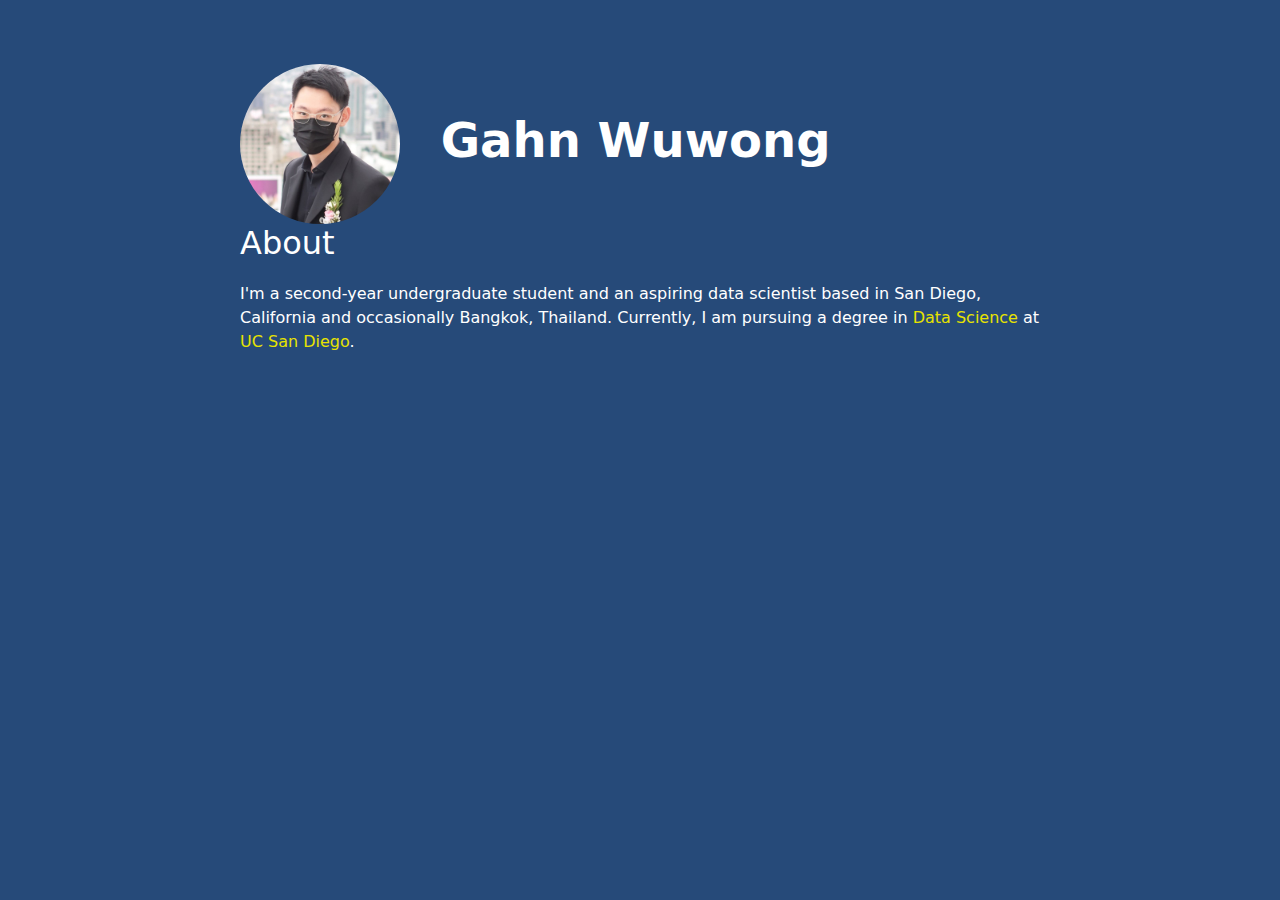
==== index.html @ 2cf2d4c8 "Added Head & About section" ====
<!DOCTYPE html>

<html lang="en">

<head>
    <meta charset="UTF-8">
    <meta name="viewport" content="width=device-width, initial-scale=1.0">
    <meta http-equiv="X-UA-Compatible" content="ie=edge">
    <title>Gahn Wuwong - Personal Website</title>
    <link rel="stylesheet" href="style.css">
</head>

<body>

    <div id="container">
        <h1 class="global-title">
            <a href="https:/gahnxd.github.io" class="href"><img style="vertical-align:middle" src="profile_img.jpg"
                    alt="" class="profile"></a>
            <b>Gahn Wuwong</b>
        </h1>

        <h2 id="about">About</h2>
        <p>I'm a second-year undergraduate student and an aspiring data scientist based in San Diego,
            California and occasionally Bangkok, Thailand. Currently, I am pursuing a degree in <a
                href="https://datascience.ucsd.edu" class="href"> Data Science </a> at
            <a href="https://www.ucsd.edu" class="href">UC San
                Diego</a>.
        </p>
    </div>

    <script src="index.js"></script>
</body>

</html>
---- style.css ----
@import url('https://fonts.googleapis.com/css2?family=Poppins:wght@300;400;500;600;700&display=swap');

*{
    margin: 0;
    padding: 0;
    box-sizing: border-box;
    /* font-family: 'Poppins', sans-serif; */
}

body{
    background: #264a79;
    color: #ffffff;
    font-family: system-ui,Helvetica,Arial,sans-serif
}

#container {
    width: 90%;
    max-width: 800px;
    margin: 4rem auto
}

h1{
    font-weight: 800;
    font-size: 3rem;
}

h2 {
    font-weight: 300;
    font-size: 2rem;
}

.profile {
    width: 10rem;
    height: 10rem;
    border-radius: 5rem;
    margin-right: 1.5rem;
}

p {
    font-size: 1rem;
    line-height: 150%;
    margin: 1.25rem 0;
    font-weight: 250;
}

a {
    color: rgb(231, 227, 0);
    text-decoration: none
}

a:hover,a:active {
    color: rgb(248, 246, 137);
    text-decoration: underline
}
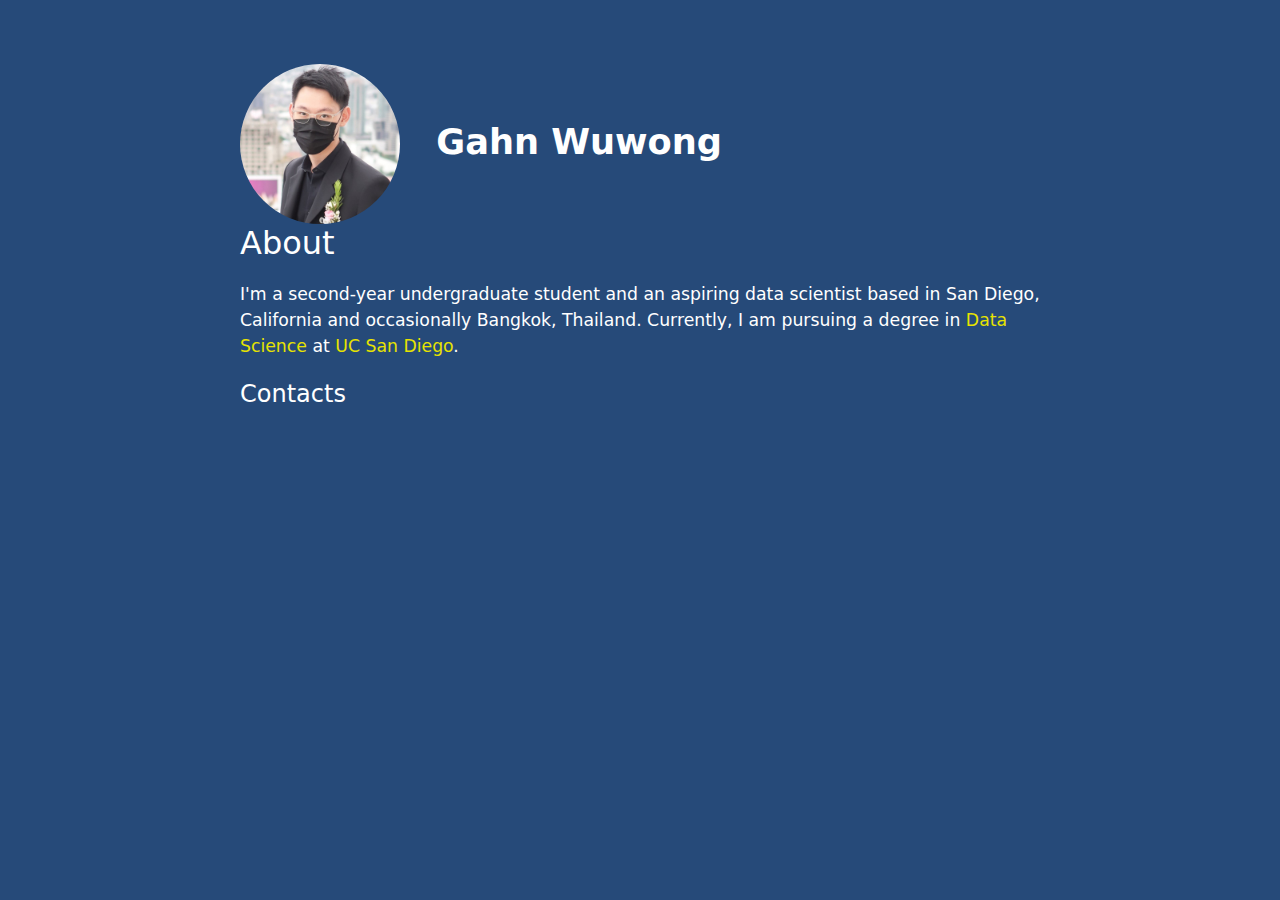
==== commit c5312ea4: "Updated index.html" ====
--- a/index.html
+++ b/index.html
@@ -26,6 +26,11 @@
             <a href="https://www.ucsd.edu" class="href">UC San
                 Diego</a>.
         </p>
+
+        <h3 id="contacts">Contacts</h3>
+
+
+
     </div>
 
     <script src="index.js"></script>
--- a/style.css
+++ b/style.css
@@ -21,12 +21,17 @@
 
 h1{
     font-weight: 800;
-    font-size: 3rem;
+    font-size: 220%;
 }
 
 h2 {
     font-weight: 300;
     font-size: 2rem;
+}
+
+h3 {
+    font-weight: 300;
+    font-size: 1.5rem;
 }
 
 .profile {
@@ -37,7 +42,7 @@
 }
 
 p {
-    font-size: 1rem;
+    font-size: 1.08rem;
     line-height: 150%;
     margin: 1.25rem 0;
     font-weight: 250;
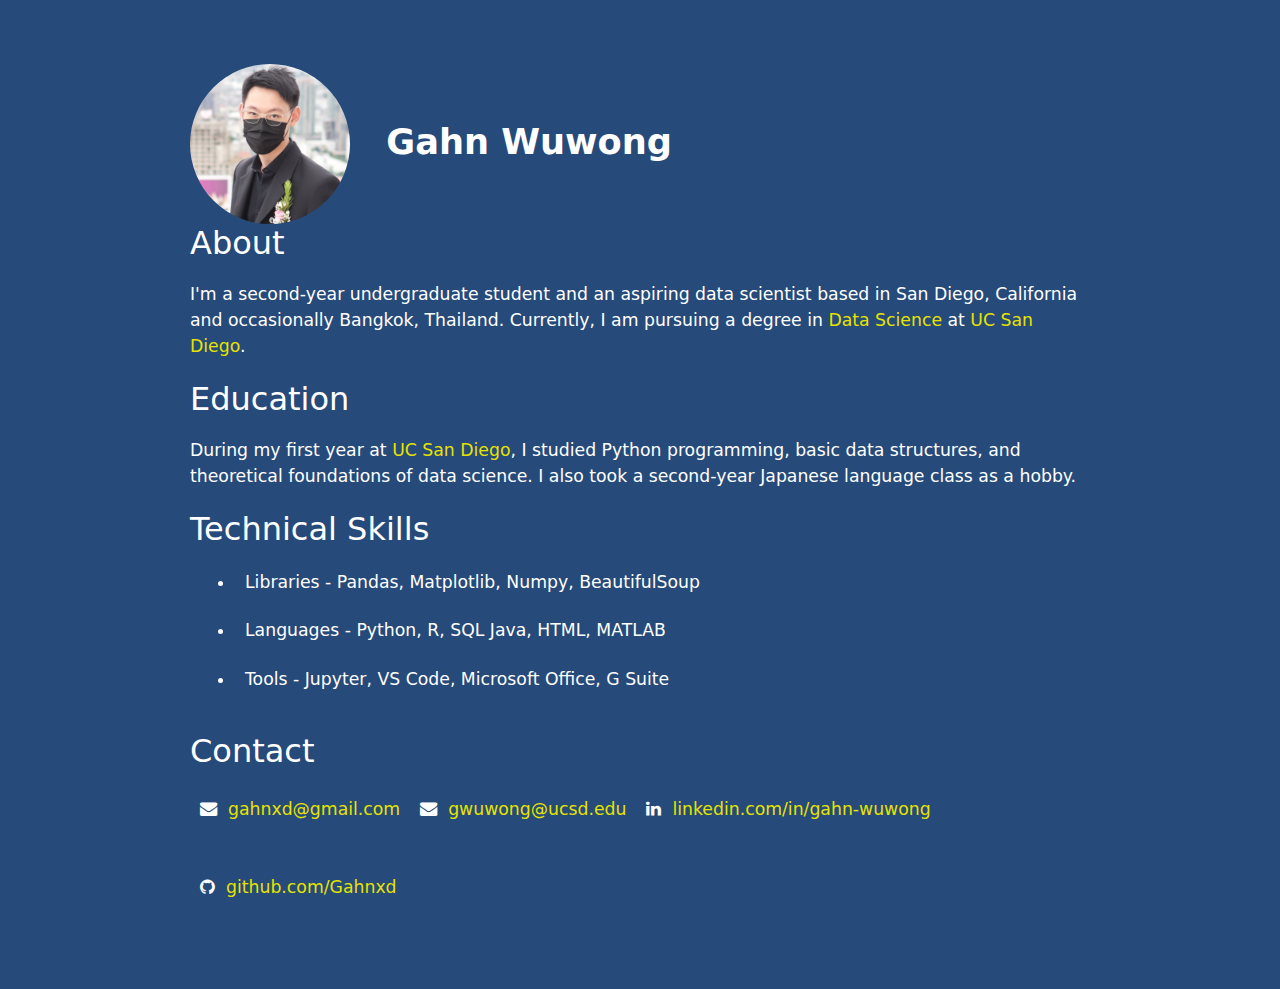
==== commit 3843f48d: "Updated index.html and style.css" ====
--- a/index.html
+++ b/index.html
@@ -8,6 +8,7 @@
     <meta http-equiv="X-UA-Compatible" content="ie=edge">
     <title>Gahn Wuwong - Personal Website</title>
     <link rel="stylesheet" href="style.css">
+    <link rel="stylesheet" href="https://cdnjs.cloudflare.com/ajax/libs/font-awesome/4.7.0/css/font-awesome.min.css">
 </head>
 
 <body>
@@ -27,10 +28,35 @@
                 Diego</a>.
         </p>
 
-        <h3 id="contacts">Contacts</h3>
+        <h2>Education</h2>
+        <p>During my first year at <a href="https://www.ucsd.edu" class="href">UC San Diego</a>, I studied Python
+            programming, basic data structures, and theoretical foundations of data science. I also took a second-year
+            Japanese language class as a hobby.
+        </p>
 
+        <h2>Technical Skills</h2>
+        <ul class="skills">
+            <li>Libraries - Pandas, Matplotlib, Numpy, BeautifulSoup</li>
+            <li>Languages - Python, R, SQL Java, HTML, MATLAB</li>
+            <li>Tools - Jupyter, VS Code, Microsoft Office, G Suite</li>
+            <!-- <li>Others - Unity</li> -->
+        </ul>
 
-
+        <h2>Contact</h2>
+        <ul class="contacts">
+            <li class="contacts"><i class="fa fa-envelope"></i>&nbsp;
+                <a>gahnxd@gmail.com</a>
+            </li>
+            <li class="contacts"><i class="fa fa-envelope"></i>&nbsp;
+                <a>gwuwong@ucsd.edu</a>
+            </li>
+            <li class="contacts"><i class="fa fa-linkedin"></i>&nbsp;
+                <a href="https://www.linkedin.com/in/gahn-wuwong">linkedin.com/in/gahn-wuwong</a>
+            </li>
+            <li class="contacts"><i class="fa fa-github"></i>&nbsp;
+                <a href="https://github.com/Gahnxd">github.com/Gahnxd</a>
+            </li>
+        </ul>
     </div>
 
     <script src="index.js"></script>
--- a/style.css
+++ b/style.css
@@ -15,7 +15,7 @@
 
 #container {
     width: 90%;
-    max-width: 800px;
+    max-width: 900px;
     margin: 4rem auto
 }
 
@@ -34,11 +34,45 @@
     font-size: 1.5rem;
 }
 
+h3.education{
+    padding-left: 50px;
+}
+
 .profile {
     width: 10rem;
     height: 10rem;
     border-radius: 5rem;
     margin-right: 1.5rem;
+}
+
+ul {
+    padding: 5mm;
+    overflow: hidden;
+}
+
+ul.contacts{
+    margin: 0;
+    padding: 0;
+    text-align: center;
+    list-style-type: none;
+}
+
+ul.skills{
+    padding-top: 0;
+    padding-left: 45px;
+}
+
+
+li {
+    font-size: 1.08rem;
+    line-height: 50%;
+    margin: 1.25rem 0;
+    font-weight: 250;
+    padding: 10px
+}
+
+li.contacts{
+    float: left;
 }
 
 p {
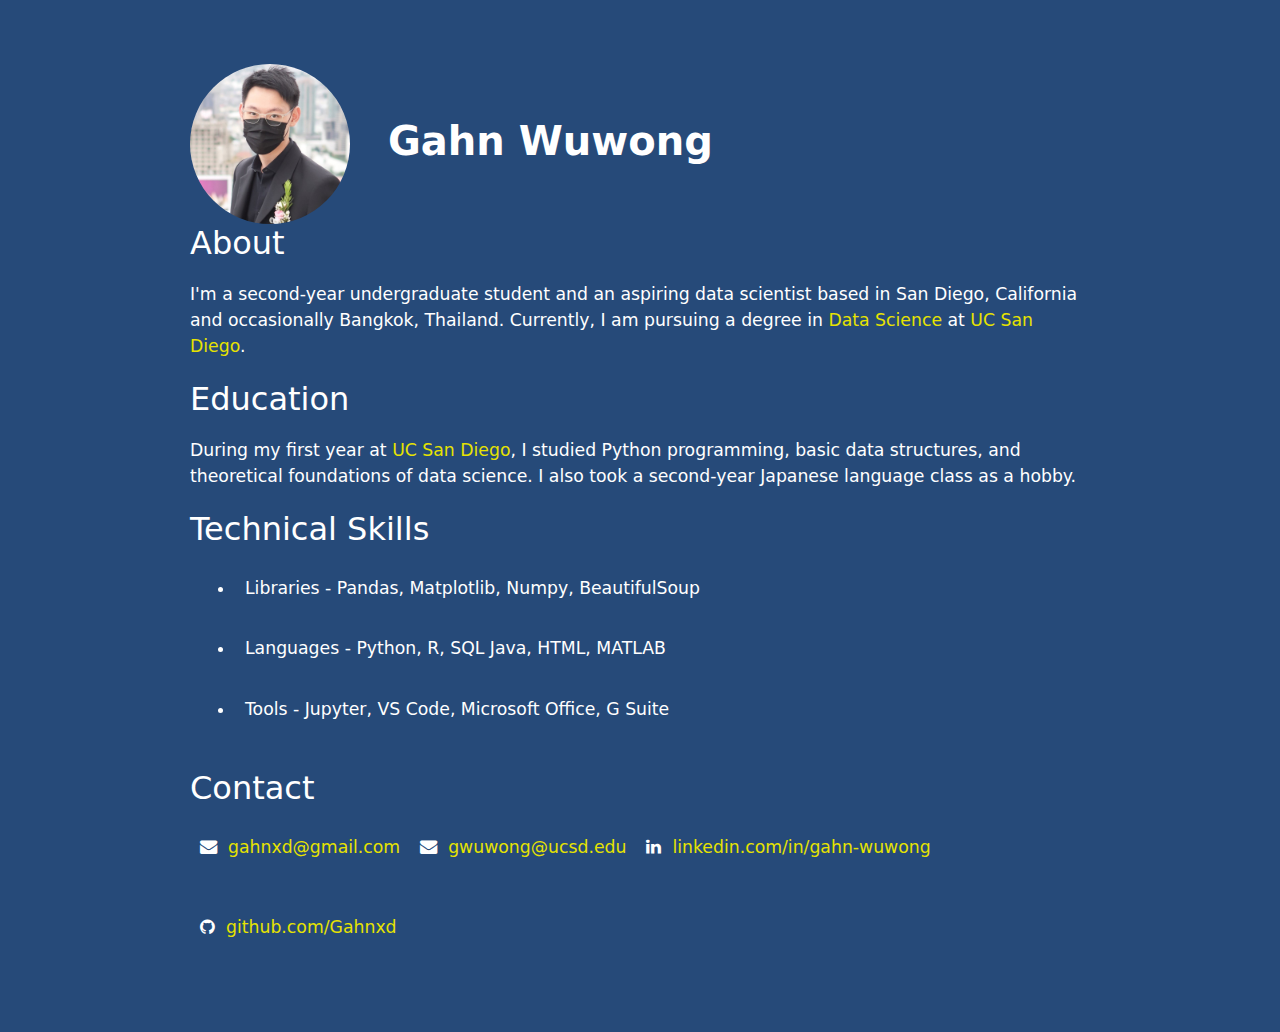
==== commit 8bf43a5c: "Updated index.html and style.css" ====
--- a/index.html
+++ b/index.html
@@ -4,7 +4,7 @@
 
 <head>
     <meta charset="UTF-8">
-    <meta name="viewport" content="width=device-width, initial-scale=1.0">
+    <meta name="viewport" content="width=device-width, initial-scale=1.0, maximum-scale=1.0, user-scalable=no">
     <meta http-equiv="X-UA-Compatible" content="ie=edge">
     <title>Gahn Wuwong - Personal Website</title>
     <link rel="stylesheet" href="style.css">
@@ -17,7 +17,7 @@
         <h1 class="global-title">
             <a href="https:/gahnxd.github.io" class="href"><img style="vertical-align:middle" src="profile_img.jpg"
                     alt="" class="profile"></a>
-            <b>Gahn Wuwong</b>
+            Gahn Wuwong
         </h1>
 
         <h2 id="about">About</h2>
@@ -29,8 +29,10 @@
         </p>
 
         <h2>Education</h2>
-        <p>During my first year at <a href="https://www.ucsd.edu" class="href">UC San Diego</a>, I studied Python
-            programming, basic data structures, and theoretical foundations of data science. I also took a second-year
+        <p>During my first year at <a href="https://www.ucsd.edu" class="href">UC San Diego</a>, I studied
+            Python
+            programming, basic data structures, and theoretical foundations of data science. I also took a
+            second-year
             Japanese language class as a hobby.
         </p>
 
--- a/style.css
+++ b/style.css
@@ -20,8 +20,9 @@
 }
 
 h1{
-    font-weight: 800;
-    font-size: 220%;
+    font-weight: 700;
+    font-size: 250%;
+    /* line-height: 1; */
 }
 
 h2 {
@@ -65,7 +66,7 @@
 
 li {
     font-size: 1.08rem;
-    line-height: 50%;
+    line-height: 120%;
     margin: 1.25rem 0;
     font-weight: 250;
     padding: 10px
@@ -90,4 +91,11 @@
 a:hover,a:active {
     color: rgb(248, 246, 137);
     text-decoration: underline
+}
+
+.bg{
+    width: 100%;
+    height: 100%;
+    overflow: scroll;
+    -webkit-overflow-scrolling: touch;
 }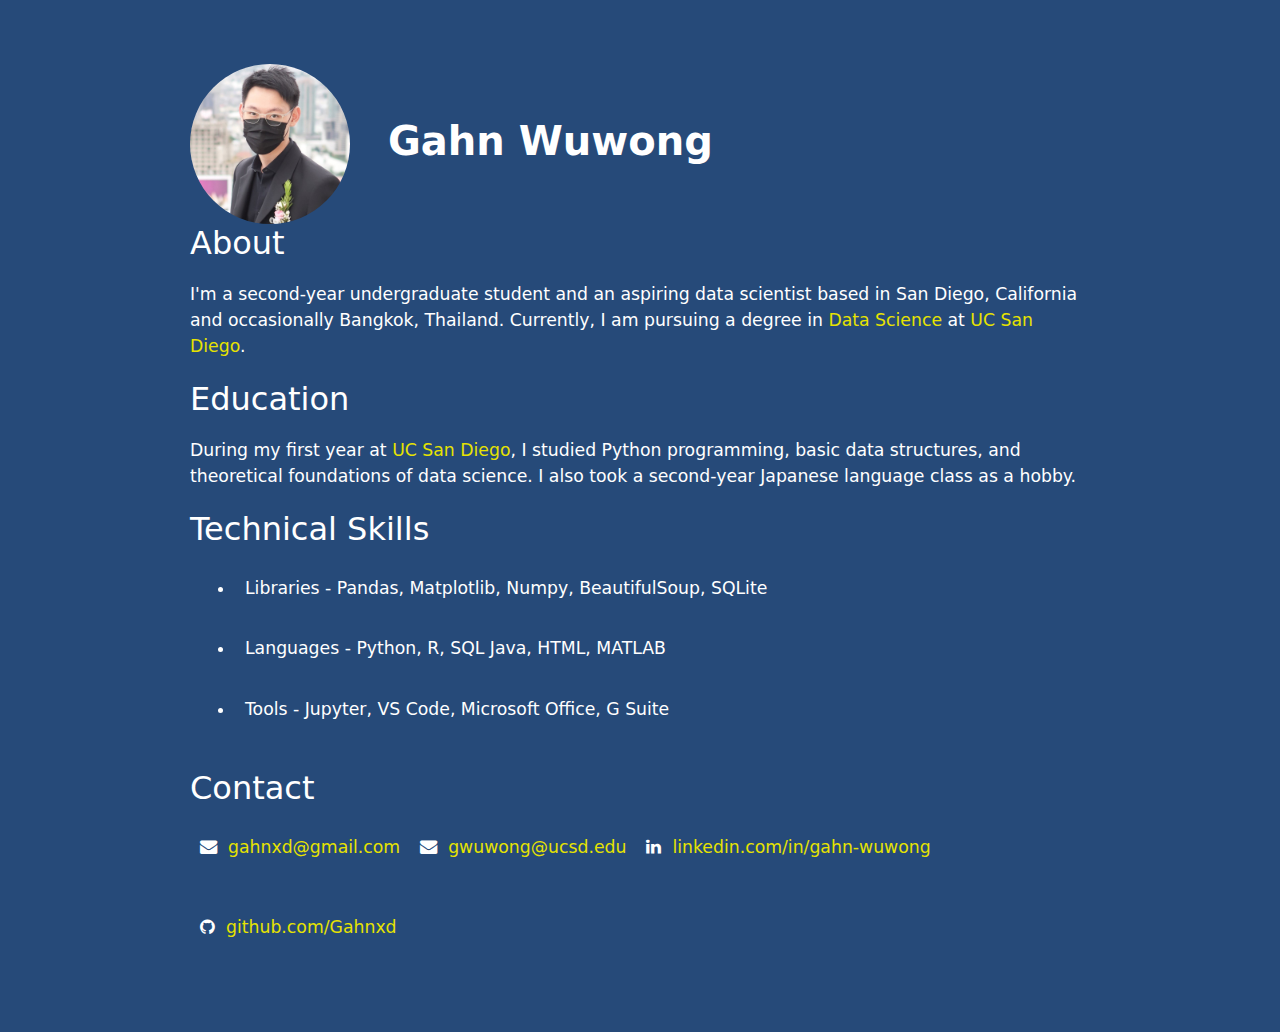
==== commit bf4a235c: "Updated index.html" ====
--- a/index.html
+++ b/index.html
@@ -38,7 +38,7 @@
 
         <h2>Technical Skills</h2>
         <ul class="skills">
-            <li>Libraries - Pandas, Matplotlib, Numpy, BeautifulSoup</li>
+            <li>Libraries - Pandas, Matplotlib, Numpy, BeautifulSoup, SQLite</li>
             <li>Languages - Python, R, SQL Java, HTML, MATLAB</li>
             <li>Tools - Jupyter, VS Code, Microsoft Office, G Suite</li>
             <!-- <li>Others - Unity</li> -->
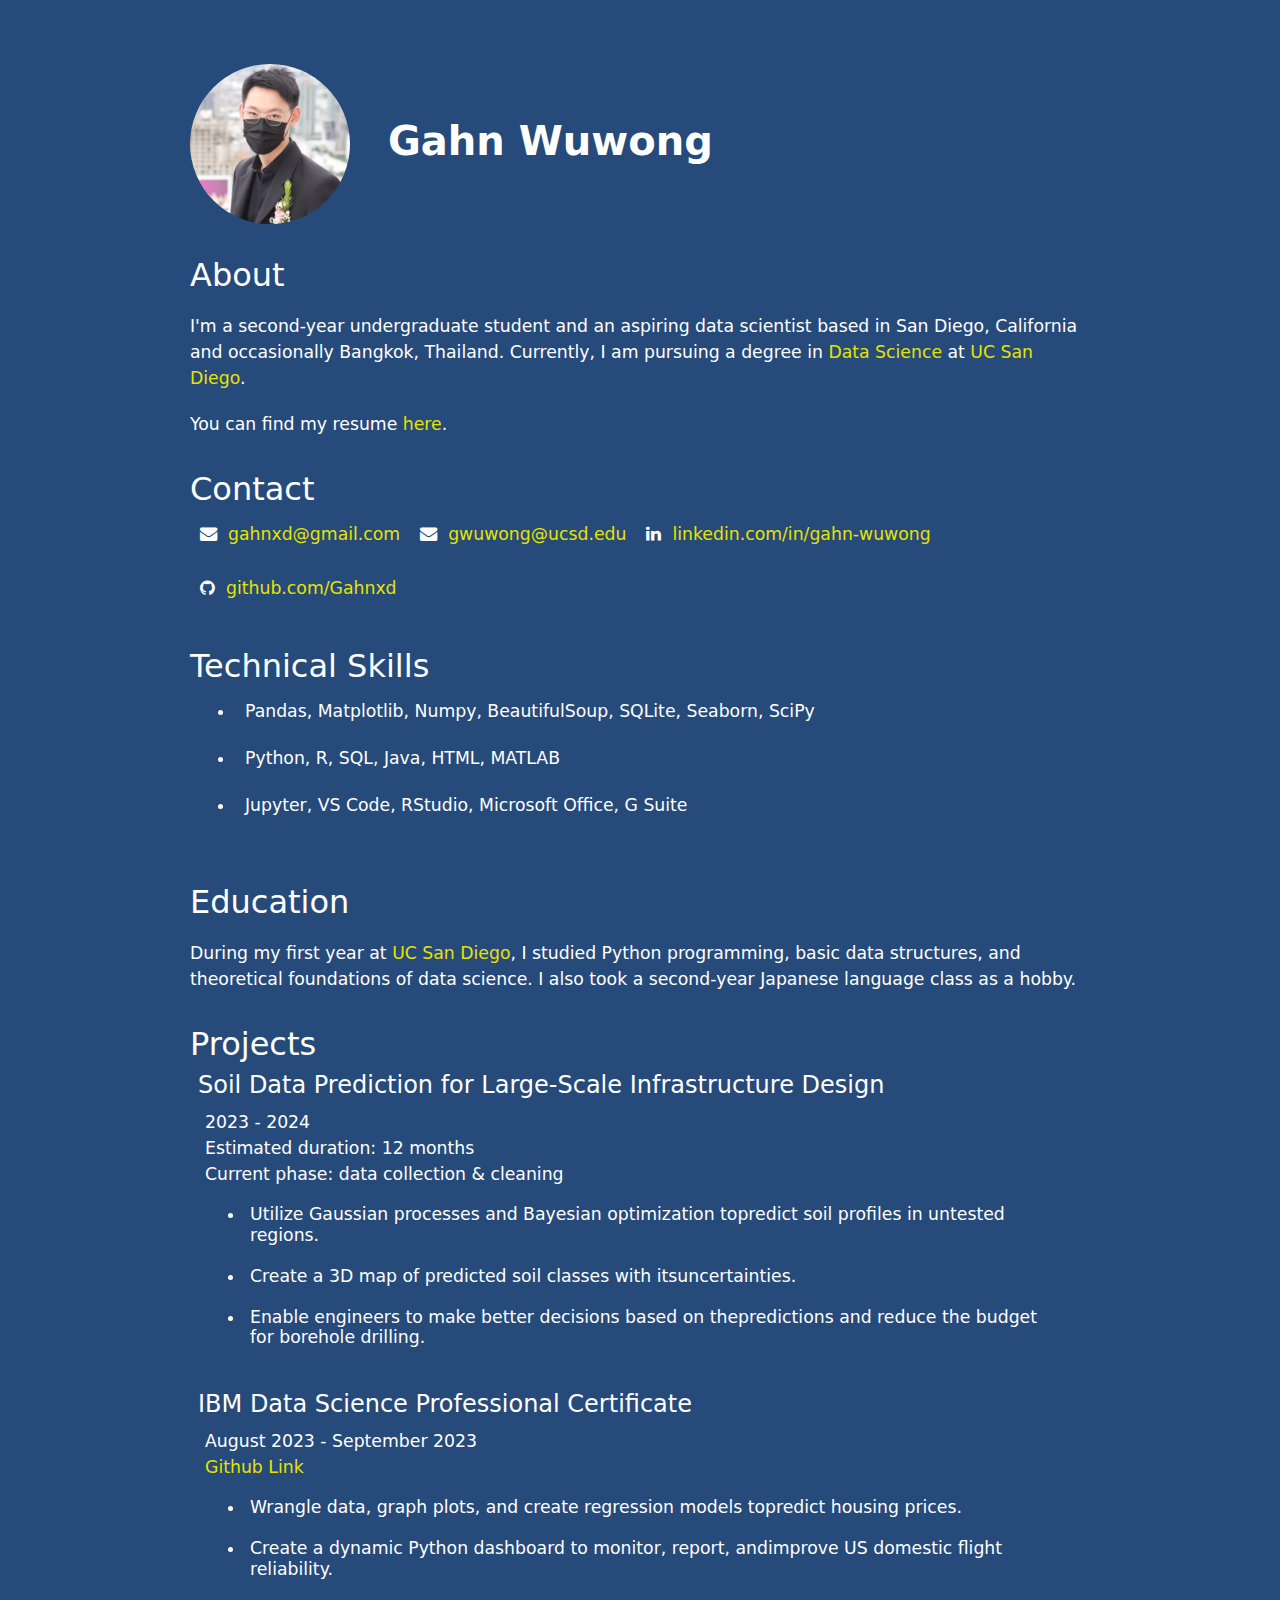
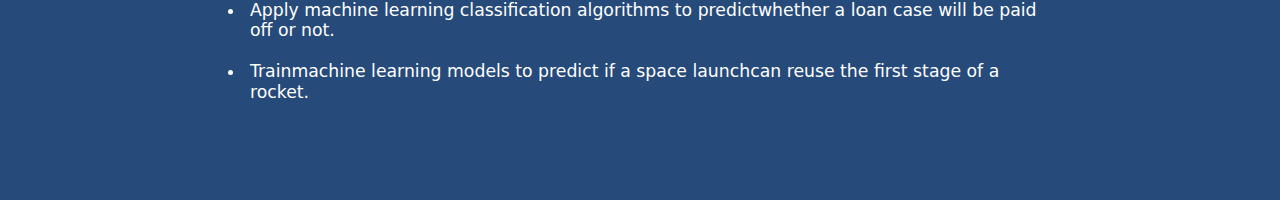
==== commit 8cebb49d: "Updated index.html & style.css" ====
--- a/index.html
+++ b/index.html
@@ -6,7 +6,7 @@
     <meta charset="UTF-8">
     <meta name="viewport" content="width=device-width, initial-scale=1.0, maximum-scale=1.0, user-scalable=no">
     <meta http-equiv="X-UA-Compatible" content="ie=edge">
-    <title>Gahn Wuwong - Personal Website</title>
+    <title>Gahn Wuwong's Personal Website</title>
     <link rel="stylesheet" href="style.css">
     <link rel="stylesheet" href="https://cdnjs.cloudflare.com/ajax/libs/font-awesome/4.7.0/css/font-awesome.min.css">
 </head>
@@ -27,22 +27,7 @@
             <a href="https://www.ucsd.edu" class="href">UC San
                 Diego</a>.
         </p>
-
-        <h2>Education</h2>
-        <p>During my first year at <a href="https://www.ucsd.edu" class="href">UC San Diego</a>, I studied
-            Python
-            programming, basic data structures, and theoretical foundations of data science. I also took a
-            second-year
-            Japanese language class as a hobby.
-        </p>
-
-        <h2>Technical Skills</h2>
-        <ul class="skills">
-            <li>Libraries - Pandas, Matplotlib, Numpy, BeautifulSoup, SQLite</li>
-            <li>Languages - Python, R, SQL Java, HTML, MATLAB</li>
-            <li>Tools - Jupyter, VS Code, Microsoft Office, G Suite</li>
-            <!-- <li>Others - Unity</li> -->
-        </ul>
+        <p>You can find my resume <a href="Gahn_Resume7.pdf">here</a>.</p>
 
         <h2>Contact</h2>
         <ul class="contacts">
@@ -59,6 +44,53 @@
                 <a href="https://github.com/Gahnxd">github.com/Gahnxd</a>
             </li>
         </ul>
+
+        <h2>Technical Skills</h2>
+        <ul class="skills">
+            <li>Pandas, Matplotlib, Numpy, BeautifulSoup, SQLite, Seaborn, SciPy</li>
+            <li>Python, R, SQL, Java, HTML, MATLAB</li>
+            <li>Jupyter, VS Code, RStudio, Microsoft Office, G Suite</li>
+            <!-- <li>Others - Unity</li> -->
+        </ul>
+
+        <h2>Education</h2>
+        <p>During my first year at <a href="https://www.ucsd.edu" class="href">UC San Diego</a>, I studied
+            Python programming, basic data structures, and theoretical foundations of data science. I also took a
+            second-year Japanese language class as a hobby.
+        </p>
+
+        <h2>Projects</h2>
+        <h3>Soil Data Prediction for Large-Scale Infrastructure Design</h3>
+        <ul class="proj-intro">
+            <li class="proj-intro">2023 - 2024</li>
+            <li class="proj-intro">Estimated duration: 12 months</li>
+            <li class="proj-intro">Current phase: data collection & cleaning</li>
+        </ul>
+        <ul class="proj-main">
+            <li class="proj-main">Utilize Gaussian processes and Bayesian optimization topredict soil profiles in
+                untested regions.</li>
+            <li class="proj-main">Create a 3D map of predicted soil classes with itsuncertainties.</li>
+            <li class="proj-main">Enable engineers to make better decisions based on thepredictions and reduce the
+                budget for borehole drilling.</li>
+        </ul>
+
+        <h3>IBM Data Science Professional Certificate</h3>
+        <ul class="proj-intro">
+            <li class="proj-intro">August 2023 - September 2023</li>
+            <li class="proj-intro"><a href="https://github.com/Gahnxd/IBM-Data-Science-Professional-Certificate">Github
+                    Link</a>
+            </li>
+        </ul>
+        <ul class="proj-main">
+            <li class="proj-main">Wrangle data, graph plots, and create regression models topredict housing prices.
+            </li>
+            <li class="proj-main">Create a dynamic Python dashboard to monitor, report, andimprove US domestic
+                flight reliability.</li>
+            <li class="proj-main">Apply machine learning classification algorithms to predictwhether a loan case
+                will be paid off or not.</li>
+            <li class="proj-main">Trainmachine learning models to predict if a space launchcan reuse the first stage
+                of a rocket.</li>
+        </ul>
     </div>
 
     <script src="index.js"></script>
--- a/style.css
+++ b/style.css
@@ -26,17 +26,15 @@
 }
 
 h2 {
-    font-weight: 300;
+    font-weight: 500;
     font-size: 2rem;
-}
+    margin-top: 2rem;
+    margin-bottom: 0cm;}
 
 h3 {
-    font-weight: 300;
+    font-weight: 370;
     font-size: 1.5rem;
-}
-
-h3.education{
-    padding-left: 50px;
+    margin: 0.5rem;
 }
 
 .profile {
@@ -63,17 +61,38 @@
     padding-left: 45px;
 }
 
+ul.proj-intro{
+    margin: 0;
+    padding: 0;
+    list-style-type: none;
+    padding-left: 10px;
+}
+
+ul.proj-main{
+    padding-top: 0;
+    padding-left: 45px;
+}
 
 li {
     font-size: 1.08rem;
     line-height: 120%;
-    margin: 1.25rem 0;
+    margin: 0.4rem 0;
     font-weight: 250;
     padding: 10px
 }
 
 li.contacts{
     float: left;
+}
+
+li.proj-intro{
+    margin: 5px;
+    padding: 0px;
+}
+
+li.proj-main{
+    margin: 10px;
+    padding: 5px;
 }
 
 p {
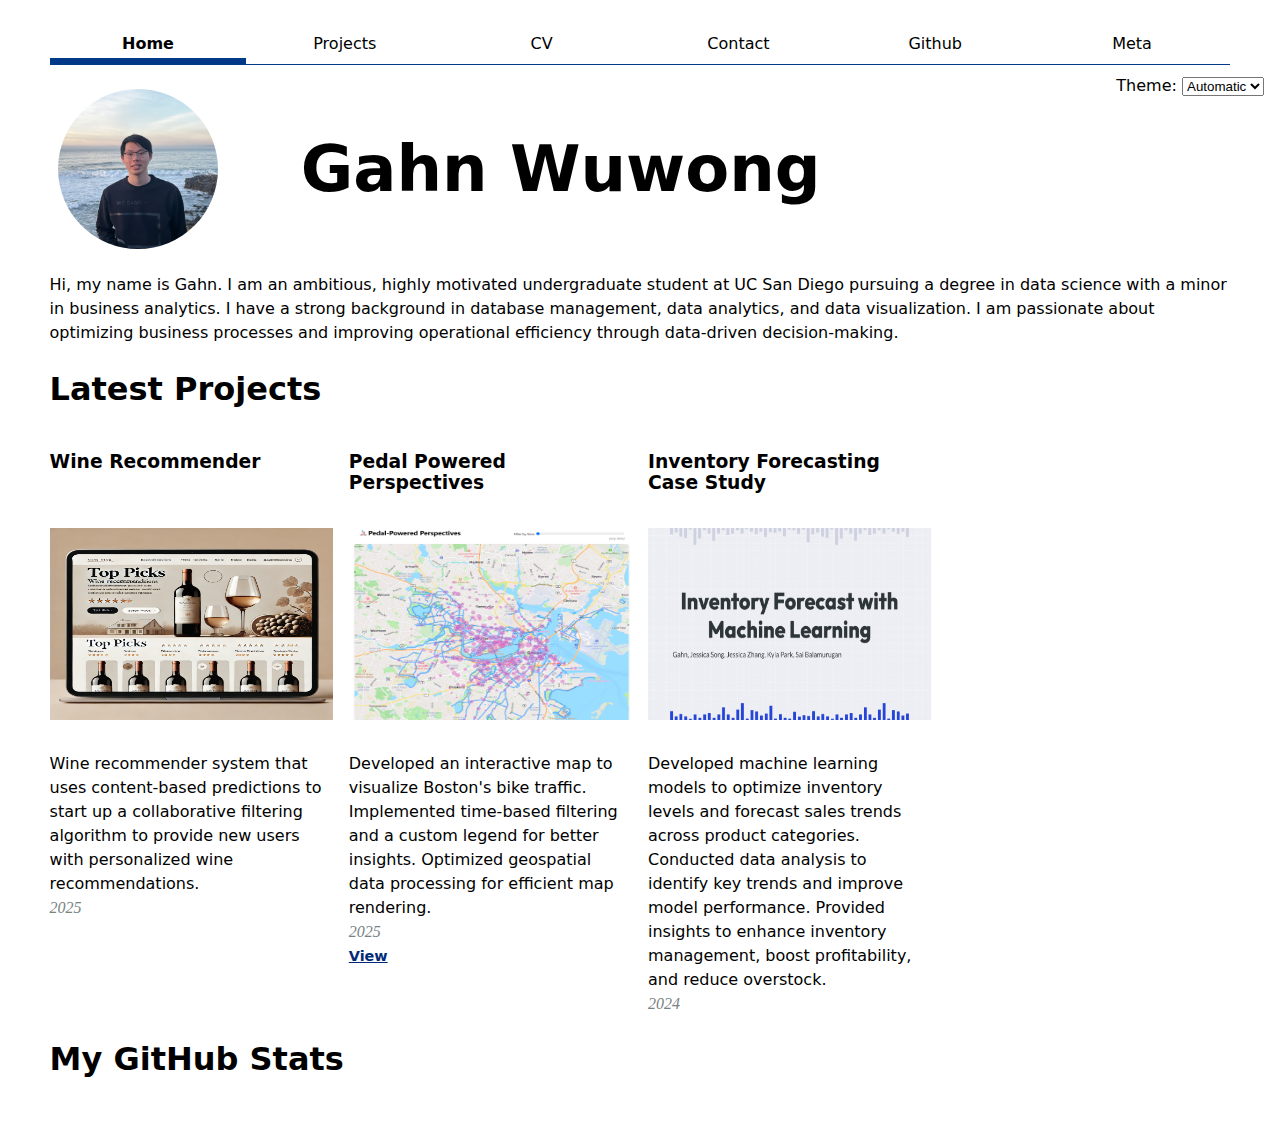
==== commit 67a0bce7: "big update" ====
--- a/index.html
+++ b/index.html
@@ -1,99 +1,33 @@
 <!DOCTYPE html>
-
-<html lang="en">
+<html lang="en" class="home">
 
 <head>
     <meta charset="UTF-8">
-    <meta name="viewport" content="width=device-width, initial-scale=1.0, maximum-scale=1.0, user-scalable=no">
-    <meta http-equiv="X-UA-Compatible" content="ie=edge">
-    <title>Gahn Wuwong's Personal Website</title>
+    <meta name="viewport" content="width=device-width, initial-scale=1.0">
+    <title>Gahn Wuwong: Personal Site and Portfolio</title>
     <link rel="stylesheet" href="style.css">
-    <link rel="stylesheet" href="https://cdnjs.cloudflare.com/ajax/libs/font-awesome/4.7.0/css/font-awesome.min.css">
+    <script src="global.js" type="module"></script>
+    <script src="index.js" type="module" defer></script>
 </head>
 
 <body>
+    <div class="title_name">
+        <img src="images/IMG_1123.JPG" alt="photo of Gahn Wuwong">
+        <h1>Gahn Wuwong</h1>
+    </div>
+    <p>Hi, my name is Gahn. I am an ambitious, highly motivated undergraduate student at UC San Diego pursuing a degree
+        in data science with a minor in business analytics. I have a strong background in database management, data analytics, 
+        and data visualization. I am passionate about optimizing business processes and improving operational efficiency 
+        through data-driven decision-making.
+    </p>
 
-    <div id="container">
-        <h1 class="global-title">
-            <a href="https:/gahnxd.github.io" class="href"><img style="vertical-align:middle" src="profile_img.jpg"
-                    alt="" class="profile"></a>
-            Gahn Wuwong
-        </h1>
+    <h2>Latest Projects</h2>
+    <div class="projects"></div>
 
-        <h2 id="about">About</h2>
-        <p>I'm a second-year undergraduate student and an aspiring data scientist based in San Diego,
-            California and occasionally Bangkok, Thailand. Currently, I am pursuing a degree in <a
-                href="https://datascience.ucsd.edu" class="href"> Data Science </a> at
-            <a href="https://www.ucsd.edu" class="href">UC San
-                Diego</a>.
-        </p>
-        <p>You can find my resume <a href="Gahn_Resume7.pdf">here</a>.</p>
-
-        <h2>Contact</h2>
-        <ul class="contacts">
-            <li class="contacts"><i class="fa fa-envelope"></i>&nbsp;
-                <a>gahnxd@gmail.com</a>
-            </li>
-            <li class="contacts"><i class="fa fa-envelope"></i>&nbsp;
-                <a>gwuwong@ucsd.edu</a>
-            </li>
-            <li class="contacts"><i class="fa fa-linkedin"></i>&nbsp;
-                <a href="https://www.linkedin.com/in/gahn-wuwong">linkedin.com/in/gahn-wuwong</a>
-            </li>
-            <li class="contacts"><i class="fa fa-github"></i>&nbsp;
-                <a href="https://github.com/Gahnxd">github.com/Gahnxd</a>
-            </li>
-        </ul>
-
-        <h2>Technical Skills</h2>
-        <ul class="skills">
-            <li>Pandas, Matplotlib, Numpy, BeautifulSoup, SQLite, Seaborn, SciPy</li>
-            <li>Python, R, SQL, Java, HTML, MATLAB</li>
-            <li>Jupyter, VS Code, RStudio, Microsoft Office, G Suite</li>
-            <!-- <li>Others - Unity</li> -->
-        </ul>
-
-        <h2>Education</h2>
-        <p>During my first year at <a href="https://www.ucsd.edu" class="href">UC San Diego</a>, I studied
-            Python programming, basic data structures, and theoretical foundations of data science. I also took a
-            second-year Japanese language class as a hobby.
-        </p>
-
-        <h2>Projects</h2>
-        <h3>Soil Data Prediction for Large-Scale Infrastructure Design</h3>
-        <ul class="proj-intro">
-            <li class="proj-intro">2023 - 2024</li>
-            <li class="proj-intro">Estimated duration: 12 months</li>
-            <li class="proj-intro">Current phase: data collection & cleaning</li>
-        </ul>
-        <ul class="proj-main">
-            <li class="proj-main">Utilize Gaussian processes and Bayesian optimization topredict soil profiles in
-                untested regions.</li>
-            <li class="proj-main">Create a 3D map of predicted soil classes with itsuncertainties.</li>
-            <li class="proj-main">Enable engineers to make better decisions based on thepredictions and reduce the
-                budget for borehole drilling.</li>
-        </ul>
-
-        <h3>IBM Data Science Professional Certificate</h3>
-        <ul class="proj-intro">
-            <li class="proj-intro">August 2023 - September 2023</li>
-            <li class="proj-intro"><a href="https://github.com/Gahnxd/IBM-Data-Science-Professional-Certificate">Github
-                    Link</a>
-            </li>
-        </ul>
-        <ul class="proj-main">
-            <li class="proj-main">Wrangle data, graph plots, and create regression models topredict housing prices.
-            </li>
-            <li class="proj-main">Create a dynamic Python dashboard to monitor, report, andimprove US domestic
-                flight reliability.</li>
-            <li class="proj-main">Apply machine learning classification algorithms to predictwhether a loan case
-                will be paid off or not.</li>
-            <li class="proj-main">Trainmachine learning models to predict if a space launchcan reuse the first stage
-                of a rocket.</li>
-        </ul>
-    </div>
-
-    <script src="index.js"></script>
+    <section>
+        <h2>My GitHub Stats</h2>
+        <div id="profile-stats"></div>
+    </section>
 </body>
 
 </html>--- a/style.css
+++ b/style.css
@@ -1,120 +1,607 @@
-@import url('https://fonts.googleapis.com/css2?family=Poppins:wght@300;400;500;600;700&display=swap');
-
-*{
-    margin: 0;
-    padding: 0;
-    box-sizing: border-box;
-    /* font-family: 'Poppins', sans-serif; */
-}
-
-body{
-    background: #264a79;
-    color: #ffffff;
-    font-family: system-ui,Helvetica,Arial,sans-serif
-}
-
-#container {
-    width: 90%;
-    max-width: 900px;
-    margin: 4rem auto
-}
-
-h1{
-    font-weight: 700;
-    font-size: 250%;
-    /* line-height: 1; */
+:root {
+  --color-accent: oklch(70% 0.16 246);
+  color-scheme: light dark;
+}
+
+html {
+  accent-color: var(--color-accent);
+}
+
+body {
+  /* Set line height to 1.5 times the font size
+        and use the OS’s UI font as the website font
+      */
+  font: 100%/1.5 system-ui;
+  max-width: 116ch;
+  margin-inline: auto;
+  padding: 1em;
+}
+
+.color-scheme {
+  position: absolute;
+  top: 4.6rem;
+  right: 1rem;
+  font-size: 80%;
+  font: inherit;
+}
+
+h1 {
+  font-size: 400%;
 }
 
 h2 {
-    font-weight: 500;
-    font-size: 2rem;
-    margin-top: 2rem;
-    margin-bottom: 0cm;}
-
-h3 {
-    font-weight: 370;
-    font-size: 1.5rem;
-    margin: 0.5rem;
-}
-
-.profile {
-    width: 10rem;
-    height: 10rem;
-    border-radius: 5rem;
-    margin-right: 1.5rem;
-}
-
-ul {
-    padding: 5mm;
-    overflow: hidden;
-}
-
-ul.contacts{
-    margin: 0;
-    padding: 0;
-    text-align: center;
-    list-style-type: none;
-}
-
-ul.skills{
-    padding-top: 0;
-    padding-left: 45px;
-}
-
-ul.proj-intro{
-    margin: 0;
-    padding: 0;
-    list-style-type: none;
-    padding-left: 10px;
-}
-
-ul.proj-main{
-    padding-top: 0;
-    padding-left: 45px;
-}
-
-li {
-    font-size: 1.08rem;
-    line-height: 120%;
-    margin: 0.4rem 0;
-    font-weight: 250;
-    padding: 10px
-}
-
-li.contacts{
-    float: left;
-}
-
-li.proj-intro{
-    margin: 5px;
-    padding: 0px;
-}
-
-li.proj-main{
-    margin: 10px;
-    padding: 5px;
-}
-
-p {
-    font-size: 1.08rem;
-    line-height: 150%;
-    margin: 1.25rem 0;
-    font-weight: 250;
+  font-size: 200%;
+}
+
+h1, h2, h3, h4, h5, h6 {
+  line-height: 1.1;
+  text-wrap: balance;
 }
 
 a {
-    color: rgb(231, 227, 0);
-    text-decoration: none
-}
-
-a:hover,a:active {
-    color: rgb(248, 246, 137);
-    text-decoration: underline
-}
-
-.bg{
-    width: 100%;
-    height: 100%;
-    overflow: scroll;
-    -webkit-overflow-scrolling: touch;
-}+  color: oklch(35% 0.16 246);
+}
+
+a:visited {
+  color: oklch(35% 0.16 246);
+}
+
+/* Navigation Bar */
+nav {
+  --border-color: oklch(35% 0.16 246);
+  display: flex;
+  margin-bottom: 1em;
+  border-bottom-width: 1px;
+  border-bottom-style: solid;
+  border-bottom-color: var(--border-color);
+}
+
+nav a {
+  flex: 1;
+  text-decoration: none;
+  color: inherit;
+  text-align: center;
+  padding: 0.5em;
+}
+
+nav a.current {
+  font-weight: bold;
+  border-bottom-width: 0.4em;
+  border-bottom-style: solid;
+  border-bottom-color: var(--border-color);
+  padding-bottom: 0.1em;
+}
+
+nav a:hover {
+  border-bottom-width: 0.4em;
+  border-bottom-style: solid;
+  border-bottom-color: var(--color-accent);
+  /* background-color: color-mix(in oklch, var(--color-accent), canvas 60%);  */
+  padding-bottom: 0.1em;
+  font-weight: bold;
+  color: var(--color-accent);
+}
+
+/* Home Page */
+.title_name {
+  display: flex;
+  align-items:center;
+  padding: 0.5em;
+  flex-wrap: wrap;
+}
+
+.title_name h1 {
+  margin-left: 1.3em;
+}
+
+.title_name img {
+  width: 10em;
+  height: 10em;
+  object-fit: cover;
+  border-radius: 50%;
+}
+
+/* Contact Page */
+form {
+  display: grid;
+  grid-template-columns: auto 1fr;
+  gap: 1em;
+}
+
+form label {
+  display: grid;
+  grid-template-columns: subgrid;
+  grid-column: 1 / -1;
+}
+
+form button {
+  grid-column: 1 / -1;
+  font: inherit;
+}
+
+/* Projects Page */
+.projects {
+  display: grid;
+  grid-template-columns: repeat(auto-fill, minmax(15em, 1fr));
+  gap: 1em;
+}
+
+.projects article {
+  display: grid;
+  grid-template-rows: subgrid;
+  grid-row: span 3;
+}
+
+.projects article h2 {
+  margin: 0;
+}
+
+.projects article img {
+  width: 100%;
+  height: 12em;
+  object-fit: fill;
+}
+
+.projects article p {
+  margin-bottom: 0;
+}
+
+.projects article #year {
+  font-size: 1em;
+  color: oklch(60% 3% 200);
+  font-style: italic;
+  font-family: 'Baskerville', serif;
+  font-variant-numeric: oldstyle-nums;
+  margin-top: 0;
+}
+
+.project-link {
+  font-size: 0.9em;
+  color: oklch(30% 0.16 246);
+  font-weight: bold;
+  margin-top: 0;
+  justify-content: left;
+}
+
+/* Project Pie Plot */
+.container {
+  display: flex;
+  gap: 1em;
+  align-items:center;
+  flex-wrap: wrap;
+}
+
+#projects-pie-plot {
+  max-width: 20em;
+  margin-block: 2em;
+  overflow: visible;
+}
+
+#empty-pie-plot{
+  overflow: hidden;
+}
+
+&:has(path:hover) {
+  path:not(:hover) {
+    opacity: 0.5;
+  }
+}
+
+.selected {
+  --color: var(--color-accent) !important;
+
+  &:is(path) {
+    fill: var(--color);
+  }
+
+  &:is(li){
+    display: flex;
+    align-items: center;
+    gap: 0.5em;
+    font-size: large;
+    font-weight: bold;
+
+    .swatch {
+      width: 1.1em;
+      height: 1.1em;
+    }
+  }
+}
+
+path {
+  cursor: pointer;
+}
+
+.swatch {
+  display: inline-flex;
+  width: 1em;
+  height: 1em;
+  aspect-ratio: 1 / 1;
+  background-color: var(--color);
+  border-radius: 50%;
+}
+
+.legend {
+  display: grid;
+  grid-template-columns: repeat(auto-fill, minmax(10em, 1fr));
+  padding: 1em;
+  margin: 1em;
+  border: 1px solid oklch(80% 3% 200);
+  border-radius: 0.5em;
+  height: fit-content;
+  flex: 1;
+}
+
+.legend-item {
+  display: flex;
+  align-items: center;
+  gap: 0.5em;
+  font-size: large;
+}
+
+.searchBar {
+  display: flex;
+  gap: 1em;
+  align-items: center;
+  margin: 1em;
+  width: 100%;
+  height: 3em;
+  padding: 0.5em;
+  border: 1px solid oklch(80% 3% 200);
+  border-radius: 0.5em;
+}
+
+.resetProject {
+  display: flex;
+  align-items: center;
+  padding: 0.5em;
+  border: 1px solid oklch(80% 3% 200);
+  border-radius: 0.5em;
+  width: 6em;
+  height: 3em;
+  cursor: pointer;
+  justify-content: center;
+}
+
+.resetProject:hover {
+  background-color: oklch(80% 3% 200);
+}
+
+/* CV Page */
+.cv {
+  padding: 1em;
+  line-height: 1.6;
+}
+
+.cv header {
+  text-align: center;
+  margin-bottom: 2em;
+  font: 100%/1.5 'times new roman', serif;
+}
+
+.cv header h1 {
+  font-size: 2.5rem;
+  margin: 0;
+}
+
+.cv header p {
+  font-size: 1rem;
+  margin: 0.5em 0;
+}
+
+.cv section {
+  margin-bottom: 1.5em;
+  padding: 1em;
+  border: 1px solid oklch(80% 3% 200);
+  border-radius: 0.5em;
+  box-shadow: 0 2px 5px oklch(80% 0.02% 200);
+  font: 100%/1.5 'times new roman', serif;
+}
+
+.cv section h2 {
+  font-size: 1.8rem;
+  margin-bottom: 0.5em;
+}
+
+.cv ul {
+  list-style: circle inside;
+  margin: 1em 0;
+  padding: 0;
+}
+
+.cv ul li {
+  margin: 0.2em 0;
+  padding-left: 1em;
+  position: relative;
+}
+
+.cv article time {
+  display: block;
+  font-size: 0.9rem;
+  margin-bottom: 0.5em;
+}
+
+/* Github Stats */
+#profile-stats dl {
+  display: grid;
+  grid-template-columns: repeat(4, 1fr); /* Ensure a 6-column layout */
+  gap: 10px;
+  text-align: center;
+}
+
+#profile-stats dt {
+  text-transform: uppercase;
+  color: oklch(60% 3% 200);
+  font-size: 1em;
+  grid-row: 1; /* Place all <dt> elements in the first row */
+}
+
+#profile-stats dd {
+  font-size: 1.2em;
+  grid-row: 2; /* Place all <dd> elements in the second row */
+  margin: 0;
+}
+
+/* Meta Page */
+#stats dl{
+  display: grid;
+  grid-template-columns: repeat(8, 1fr);
+  gap: 10px;
+  text-align: center;
+}
+
+#stats dt {
+  text-transform: uppercase;
+  color: oklch(60% 3% 200);
+  font-size: 1em;
+  grid-row: 1;
+}
+
+#stats dd {
+  font-size: 1.2em;
+  grid-row: 2;
+  margin: 0;
+}
+
+dl.info {
+  display: grid;
+  grid-template-columns: repeat(2, auto);
+  margin: 0;
+  padding: 0.5em;
+  font-size: 0.8em;
+  line-height: 1.5;
+  transition-duration: 500ms;
+  transition-property: opacity, visibility;
+}
+
+dl.info[hidden]:not(:hover, :focus-within) {
+  opacity: 0;
+  visibility: hidden;
+}
+
+dl.info dt{
+  margin-left: 0.5em;
+  margin-right: 0.5em;
+  margin-top: 0.1em;
+  margin-bottom: 0.1em;
+}
+
+dl.info dd {
+  margin-left: 0.5em;
+  margin-right: 0.5em;
+  margin-top: 0.1em;
+  margin-bottom: 0.1em;
+}
+
+.tooltip {
+  position: fixed;
+  top: 1em;
+  left: 1em;
+  background-color: rgba(255, 255, 255, 0.1);
+  box-shadow: 0 2px 5px rgba(0, 0, 0, 0.2);
+  border-radius: 0.5em;
+  backdrop-filter: blur(12px);
+  padding: 1em;
+}
+
+circle {
+  transition: fill 0.3s, fill-opacity 0.3s;
+  transform-origin: center;
+  transform-box: fill-box;
+  cursor: pointer;
+}
+
+circle:hover {
+  transform: scale(1.3);
+  cursor: pointer;
+}
+
+@keyframes marching-ants {
+  to {
+    stroke-dashoffset: -8; /* 5 + 3 */
+  }
+}
+
+.selection {
+  fill-opacity: 0.1;
+  stroke: black;
+  stroke-opacity: 0.7;
+  stroke-dasharray: 5 3;
+  animation: marching-ants 2s linear infinite;
+  fill: var(--color-accent);
+}
+
+circle.selected {
+  fill: var(--color-accent);
+}
+
+#stats-box {
+  display: flex;
+  justify-content: center;
+  flex-direction: column;
+  border: 1px solid rgba(0, 0, 0, 0);
+  width: fit-content;
+  padding: 0.1em;
+  margin: 0.5em;
+}
+
+.selected-box {
+  border: 1px solid oklch(80% 3% 200) !important;
+  border-radius: 0.5em;
+  box-shadow: 0 2px 5px rgba(0, 0, 0, 0.2);
+  background-color: rgba(84, 172, 255, 0.07);
+  backdrop-filter: blur(12px);
+  transition-duration: 300ms;
+}
+
+#selection-count {
+  text-align: center;
+  margin-left: 0em;
+  margin-right: 0em;
+  margin-top: 0.2em;
+  margin-bottom: 0em;
+}
+
+.selected-box #selection-count {
+  font-weight: 600;
+  text-transform: uppercase;
+  color: oklch(60% 3% 200);
+}
+
+.selected-stats {
+  display: grid;
+  grid-template-columns: repeat(2, auto);
+  width: 13em;
+  margin: 0;
+  padding: 0.5em;
+}
+
+.selected-stats dt {
+  text-transform: uppercase;
+  /* font-weight: bold; */
+}
+
+.selected-stats dd {
+  margin-left: 0em;
+  margin-right: 0em;
+  margin-top: 0em;
+  margin-bottom: 0em;
+  text-align: left;
+}
+
+#slider-container label{
+  display: flex;
+  flex: 1;
+  align-items: baseline;
+}
+
+#commit-slider {
+  flex: 1;
+  cursor: pointer;
+  accent-color: steelblue;
+}
+
+#selectedTime {
+  margin-left: auto;
+}
+
+.files {
+  grid-column: 2;
+  display: flex;
+  flex-direction: column;
+  position: relative;
+}
+
+.files > div {
+  display: grid;
+  grid-template-columns: 200px 1fr;
+  transition: transform 1s ease-out, background-color 0.3s;
+  gap: 0.5em;
+  padding: 0.25em 0;
+  will-change: transform;
+}
+
+.files dt {
+  grid-column: 1;
+  text-align: left;
+  /* font-weight: bold; */
+  /* color: #333; */
+  white-space: nowrap;
+  transition: background-color 0.3s, padding 0.3s, border-radius 0.3s;
+}
+
+.files dt code{
+  font-family: 'Lucida Console', 'Courier New', Monospace, Monospace;
+  font-size: 13px;
+}
+
+.files dd {
+  grid-column: 2;
+  display: flex;
+  flex-wrap: wrap;
+  align-items: center;
+  gap: 0.15em;
+  padding-top: 0.6em;
+  margin-left: 0;
+  transition: all 0.2s ease-out;
+}
+
+
+.line {
+  display: inline-block;
+  width: 0.5em;
+  height: 0.5em;
+  /* background: steelblue; */
+  border-radius: 50%;
+  margin: 0.1em;
+  transition: transform 0.2s ease-out, opacity 0.2s ease-out, background-color 0.2s ease;
+}
+
+#scrollytelling {
+  grid-column: 1 / -1;
+  display: grid;
+  grid-template-columns: subgrid;
+}
+
+#chart-container {
+  grid-column: 2;
+}
+
+#scroll-container1, #scroll-container2 {
+  grid-column: 1;
+  position: relative;
+  width: 90%;
+  height: 45em;
+  overflow-y: scroll;
+  border: 1px dotted #ccc;
+  scrollbar-width:none;
+  margin-bottom: 50px;
+}
+
+#spacer {
+  position: absolute;
+  top: 0;
+  left: 0;
+  width: 100%;
+  background: none;
+  pointer-events: none;
+}
+
+#items-container1 {
+  position: relative;
+  width: 100%;
+}
+
+#items-container2 {
+  position: relative;
+  width: 100%;
+}
+
+.item {
+  padding: 0px 20px;
+  box-sizing: border-box;
+  border-bottom: 2px solid #eee;
+  text-align: left;
+  align-items: center;
+  height: auto;
+}
